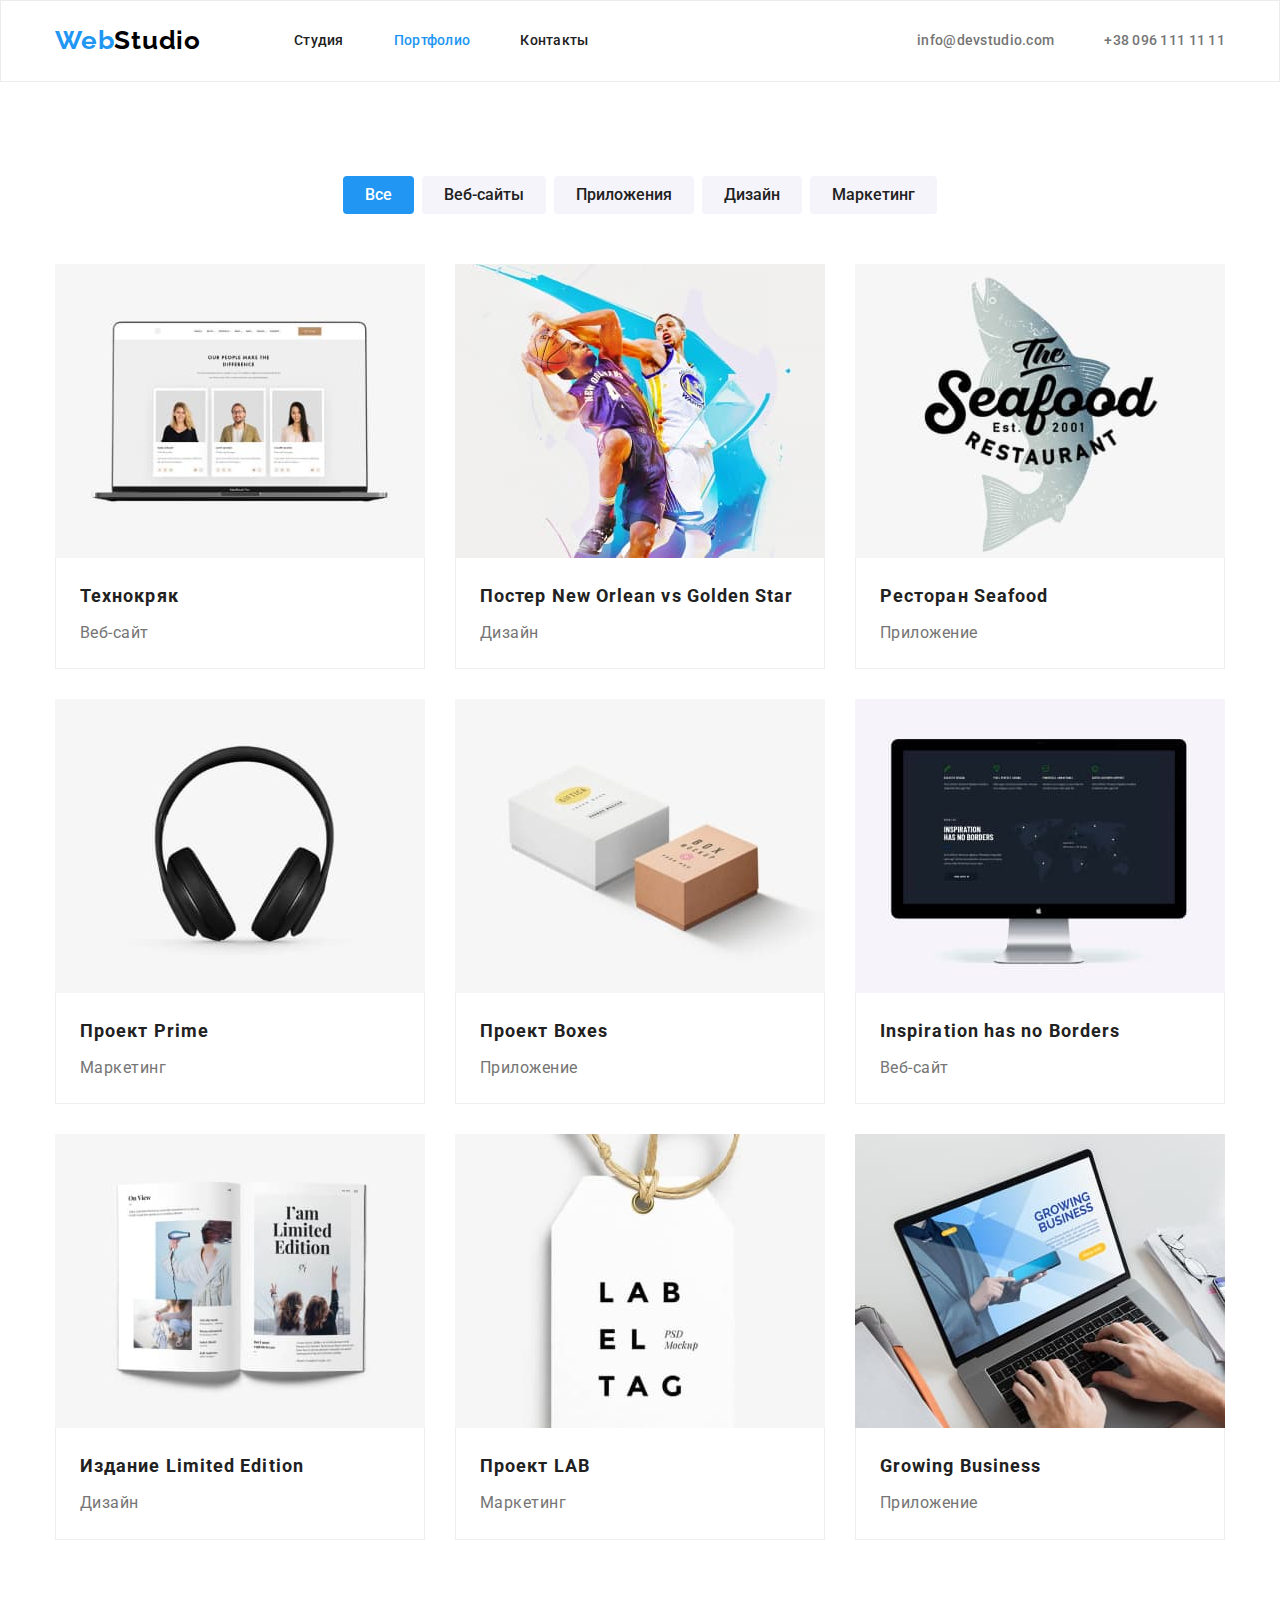
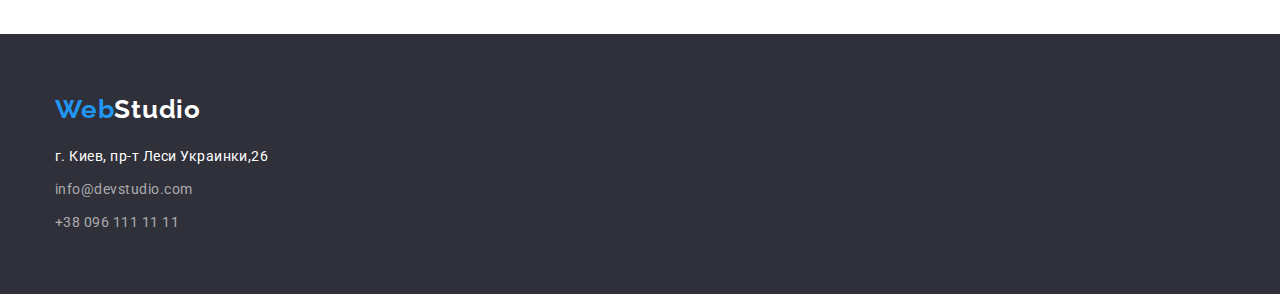
==== portfolio.html @ d5b8d324 "start" ====
<!DOCTYPE html>
<html lang="ru">
  <head>
    <meta charset="UTF-8" />
    <meta http-equiv="X-UA-Compatible" content="IE=edge" />
    <meta name="viewport" content="width=device-width, initial-scale=1.0" />
    <title>Портфолио</title>
    <link rel="preconnect" href="https://fonts.googleapis.com" />
    <link rel="preconnect" href="https://fonts.gstatic.com" crossorigin />
    <link
      href="https://fonts.googleapis.com/css2?family=Raleway:wght@700&family=Roboto:wght@400;500;700;900&display=swap"
      rel="stylesheet"
    />
    <link
      rel="stylesheet"
      href="https://cdnjs.cloudflare.com/ajax/libs/modern-normalize/1.1.0/modern-normalize.min.css"
    />
    <link rel="stylesheet" href="./css/styles.css" />
  </head>
  <body>
    <!-- Container Header -->

    <header class="header">
      <div class="header-page conteiner">
        <!-- Header Navigation -->
        <nav class="header-nav">
          <a lang="en" href="./index.html" class="logo-nav link">Web<span>Studio</span></a>
          <ul class="header-nav-list list">
            <li class="item"><a href="./index.html" class="link">Студия</a></li>
            <li class="item">
              <a href="./portfolio.html" class="link current">Портфолио</a>
            </li>
            <li class="item"><a href="" class="link">Контакты</a></li>
          </ul>
        </nav>
        <!-- Header Contects -->
        <ul class="header-contacts list">
          <li class="item">
            <a href="mailto:info@devstudio.com" class="header-contacts-mail link"
              >info@devstudio.com</a
            >
          </li>
          <li class="item">
            <a href="tel:+380961111111" class="header-contacts-tel link">+38 096 111 11 11</a>
          </li>
        </ul>
      </div>
    </header>

    <!-- Container Portfolio -->

    <main>
      <!-- section Portfolio -->

      <section class="works-content section">
        <div class="warks-page conteiner">
          <!-- Potrfolio navigation -->

          <ul class="works-nav list">
            <li class="works-nav-item">
              <button type="button" class="works-button current">Все</button>
            </li>

            <li class="works-nav-item">
              <button type="button" class="works-button">Веб-сайты</button>
            </li>

            <li class="works-nav-item">
              <button type="button" class="works-button">Приложения</button>
            </li>

            <li class="works-nav-item">
              <button type="button" class="works-button">Дизайн</button>
            </li>

            <li class="works-nav-item">
              <button type="button" class="works-button">Маркетинг</button>
            </li>
          </ul>

          <!-- Works -->

          <h1 class="works-titel">Работы</h1>
          <ul class="works-list list">
            <li class="works-item">
              <img
                src="./images/portfol-1.jpg"
                alt="ноутбук с вебсайтом"
                width="370"
                height="294"
              />
              <div class="works-card">
                <h2 class="works-caption">Технокряк</h2>
                <p class="works-text">Веб-сайт</p>
              </div>
            </li>

            <li class="works-item">
              <img src="./images/portfol-2.jpg" alt="баскетболисты" width="370" height="294" />
              <div class="works-card">
                <h2 class="works-caption">
                  Постер <span lang="en">New Orlean vs Golden Star</span>
                </h2>
                <p class="works-text">Дизайн</p>
              </div>
            </li>

            <li class="works-item">
              <img src="./images/portfol-3.jpg" alt="лого с рыбой" width="370" height="294" />
              <div class="works-card">
                <h2 class="works-caption">Ресторан <span lang="en">Seafood</span></h2>
                <p class="works-text">Приложение</p>
              </div>
            </li>

            <li class="works-item">
              <img src="./images/portfol-4.jpg" alt="наушники" width="370" height="294" />
              <div class="works-card">
                <h2 class="works-caption">Проект <span>Prime</span></h2>
                <p class="works-text">Маркетинг</p>
              </div>
            </li>

            <li class="works-item">
              <img src="./images/portfol-5.jpg" alt="две коробки" width="370" height="294" />
              <div class="works-card">
                <h2 class="works-caption">Проект <span lang="en">Boxes</span></h2>
                <p class="works-text">Приложение</p>
              </div>
            </li>

            <li class="works-item">
              <img src="./images/portfol-6.jpg" alt="монитор компьютера" width="370" height="294" />
              <div class="works-card">
                <h2 lang="en" class="works-caption">Inspiration has no Borders</h2>
                <p class="works-text">Веб-сайт</p>
              </div>
            </li>

            <li class="works-item">
              <img src="./images/portfol-7.jpg" alt="развернутая книга" width="370" height="294" />
              <div class="works-card">
                <h2 class="works-caption">Издание <span lang="en">Limited Edition</span></h2>
                <p class="works-text">Дизайн</p>
              </div>
            </li>

            <li class="works-item">
              <img src="./images/portfol-8.jpg" alt="бирка с лого" width="370" height="294" />
              <div class="works-card">
                <h2 class="works-caption">Проект <span lang="en">LAB</span></h2>
                <p class="works-text">Маркетинг</p>
              </div>
            </li>

            <li class="works-item">
              <img
                src="./images/portfol-9.jpg"
                alt="открытый ноутбук с руками"
                width="370"
                height="294"
              />
              <div class="works-card">
                <h2 lang="en" class="works-caption">Growing Business</h2>
                <p class="works-text">Приложение</p>
              </div>
            </li>
          </ul>
        </div>
      </section>
    </main>

    <!-- Container Information -->

    <footer>
      <div class="conteiner">
        <a lang="en" href="./index.html" class="logo-footer link">Web<span>Studio</span></a>
        <address>
          <ul class="address-list list">
            <li>
              <a href="https://goo.gl/maps/yYDRXDm1d8VH44QLA" target="_blank" class="map link"
                >г. Киев, пр-т Леси Украинки,26</a
              >
            </li>
            <li><a href="mailto:info@devstudio.com" class="mail link">info@devstudio.com</a></li>
            <li><a href="tel:+380961111111" class="tel link">+38 096 111 11 11</a></li>
          </ul>
        </address>
      </div>
    </footer>
  </body>
</html>
---- css/styles.css ----
/* основной цвет текста #757575 */
/* вторичный цвет текста #212121 */
/* дополнительный цвет белый #FFFFFF */
/* дополнительный цвет черный #000000 */
/* акцент #2196F3 */
/* вторичный цвет фона #2F303A */
/* вторичный цвет белого фона #F5F4FA */
:root {
  --primary-text-color: #757575;
  --secondary-text-color: #212121;
  --white-text-color: #ffffff;
  --black-text-color: #000000;
  --accent-color: #2196f3;
  --accent-color-secondary: #188ce8;
  --background-primary-color: #ffffff;
  --background-accent-color: #2f303a;
  --background-secondary-color: #f5f4fa;
  --address-color: rgba(255, 255, 255, 0.6);
  --border: 1px solid #ececec;
  --border-secondary: 1px solid #eeeeee;
  --box-shadow: 0px 1px 3px rgba(0, 0, 0, 0.12), 0px 1px 1px rgba(0, 0, 0, 0.14),
    0px 2px 1px rgba(0, 0, 0, 0.2);
}

body {
  background-color: var(--background-primary-color);
  color: var(--primary-text-color);

  font-family: 'Roboto', sans-serif;
  letter-spacing: 0.03em;
}
h1,
h2,
h3,
ul,
p {
  margin: 0;
}
img {
  display: block;
  max-width: 100%;
  height: auto;
}
.conteiner {
  width: 1200px;
  margin-left: auto;
  margin-right: auto;
  padding: 0 15px;

  /* outline: 2px solid tomato; */
}
.link {
  text-decoration: none;
}
.list {
  padding: 0;
  margin: 0;
  list-style: none;
}

/* LOGO */

.logo-nav,
.logo-footer {
  color: var(--accent-color);

  font-family: 'Raleway', sans-serif;
  font-weight: 700;
  font-size: 26px;
  line-height: 1.2;
  letter-spacing: 0.03em;
}
.logo-nav.link {
  padding: 24px 0;
}
.logo-nav span {
  color: var(--black-text-color);
}
.logo-footer {
  display: inline-block;
  margin-bottom: 20px;
}
.logo-footer span {
  color: var(--white-text-color);
}

/* Conteiner Header */

.header {
  border: var(--border);
  font-weight: 500;
  font-size: 14px;
  line-height: 1.14;
  letter-spacing: 0.02em;
}
.header-page {
  display: flex;
}
/* Header navigation */

.header-nav {
  display: flex;
  align-items: center;
}
.header-nav-list {
  display: flex;
  margin-left: 93px;
}
.header-nav-list .link {
  display: block;
  padding: 32px 0;
  color: var(--secondary-text-color);
}
.header-nav-list .link.current,
.header-nav-list .link:hover,
.header-nav-list .link:focus {
  color: var(--accent-color);
}
.header-nav-list > .item:not(:last-child) {
  margin-right: 50px;
}

/* Header Contects */

.header-contacts {
  display: flex;
  margin-left: auto;
}
.header-contacts .link {
  display: block;
  padding: 32px 0;
  color: var(--primary-text-color);
}
.header-contacts a:hover,
.header-contacts a:focus {
  color: var(--accent-color);
}
.header-contacts > .item + .item {
  margin-left: 50px;
}
/* Hero */

.hero {
  padding: 200px 0;
  background-color: var(--background-accent-color);
  text-align: center;
}
.hero-page {
  width: 696px;
}
.hero-title {
  margin-bottom: 30px;
  color: var(--white-text-color);

  font-weight: 900;
  font-size: 44px;
  line-height: 1.5;
  text-align: center;
  letter-spacing: 0.06em;
  text-transform: uppercase;
}

/* Sections */

.section {
  padding: 94px 0;

  /* outline: 2px solid green; */
}
.section-title {
  color: var(--secondary-text-color);

  font-weight: 700;
  font-size: 36px;
  line-height: 1.17;
  text-align: center;
}

/* Specifics */

.specifics-title {
  display: none;
}
.specifics-list {
  display: flex;
}
.specifics-item {
  max-width: 270px;
}
.specifics-item:not(:last-child) {
  margin-right: 30px;
}
.specifics-caption {
  color: var(--secondary-text-color);
  margin-bottom: 10px;

  font-weight: 700;
  font-size: 14px;
  line-height: 1.14;
  text-transform: uppercase;
}
.specifics-text {
  font-size: 14px;
  line-height: 1.7;
}

/* Features */

.features-content.section {
  padding-top: 0;
}
.features-list {
  display: flex;
}
.features-title {
  margin-bottom: 50px;
}
.features-item:not(:last-child) {
  margin-right: 30px;
}

/* Team */

.team-content {
  background-color: var(--background-secondary-color);
}
.team-title {
  margin-bottom: 50px;
}
.team-list {
  display: flex;
}
.team-item {
  max-width: 270px;
  border-radius: 0px 0px 4px 4px;
  background-color: var(--background-primary-color);
  box-shadow: var(--box-shadow);
}
.team-item:not(:last-child) {
  margin-right: 30px;
}
.team-card {
  padding: 30px;
}
.team-caption {
  color: var(--secondary-text-color);
  margin-bottom: 10px;

  font-weight: 500;
  font-size: 16px;
  line-height: 1.19;
  text-align: center;
}
.team-text {
  font-size: 16px;
  line-height: 1.19;
  text-align: center;
}

/* Footer */

footer {
  padding-top: 60px;
  padding-bottom: 60px;
  background-color: var(--background-accent-color);
}
.address-list {
  font-style: normal;
  font-size: 14px;
  line-height: 1.7;
}
.address-list > li:not(:last-child) {
  margin-bottom: 9px;
}
.address-list .map {
  color: var(--white-text-color);
}
.address-list .mail,
.address-list .tel {
  color: var(--address-color);
}
.address-list .map:hover,
.address-list .mail:hover,
.address-list .tel:hover,
.address-list .map:focus,
.address-list .mail:focus,
.address-list .tel:focus {
  color: var(--accent-color);
}

/* Portfolio navigation*/

.works-nav {
  margin-bottom: 50px;
  display: flex;
  justify-content: center;
}
.works-nav-item:not(:last-child) {
  margin-right: 8px;
}

/* Portfolio Works */

/* .warks-page {
  margin-bottom: -30px;
} */
.works-list {
  display: flex;
  flex-wrap: wrap;
  /* outline: 2px solid tomato; */
}
.works-titel {
  display: none;
}
.works-item {
  width: 370px;
  margin-right: 30px;
  margin-bottom: 30px;
}
.works-item:nth-child(3n) {
  margin-right: 0;
}
.works-item:nth-last-child(-n + 3) {
  margin-bottom: 0;
}
.works-card {
  border: var(--border-secondary);
  border-top: none;
  padding: 20px 24px;
}
.works-caption {
  color: var(--secondary-text-color);
  margin-bottom: 4px;

  font-weight: 700;
  font-size: 18px;
  line-height: 2;
  letter-spacing: 0.06em;
}
.works-text {
  font-size: 16px;
  line-height: 1.9;
}

/* Button */

.hero-button,
.works-button {
  display: inline-block;
  font-family: inherit;
  text-align: center;
  border: 0;
  border-radius: 4px;
}

.hero-button {
  background-color: var(--accent-color);
  color: var(--white-text-color);
  cursor: pointer;
  min-width: 200px;
  padding: 10px 32px;

  font-weight: 700;
  font-size: 16px;
  line-height: 1.9;
  letter-spacing: 0.06em;
}
.hero-button:hover,
.hero-button:focus {
  background-color: var(--accent-color-secondary);
  color: var(--white-text-color);
}
.works-button {
  background-color: var(--background-secondary-color);
  color: var(--secondary-text-color);
  cursor: pointer;
  padding: 6px 22px;

  font-weight: 500;
  font-size: 16px;
  line-height: 1.6;
}
.works-button.current,
.works-button:hover,
.works-button:focus {
  background-color: var(--accent-color);
  color: var(--white-text-color);
}
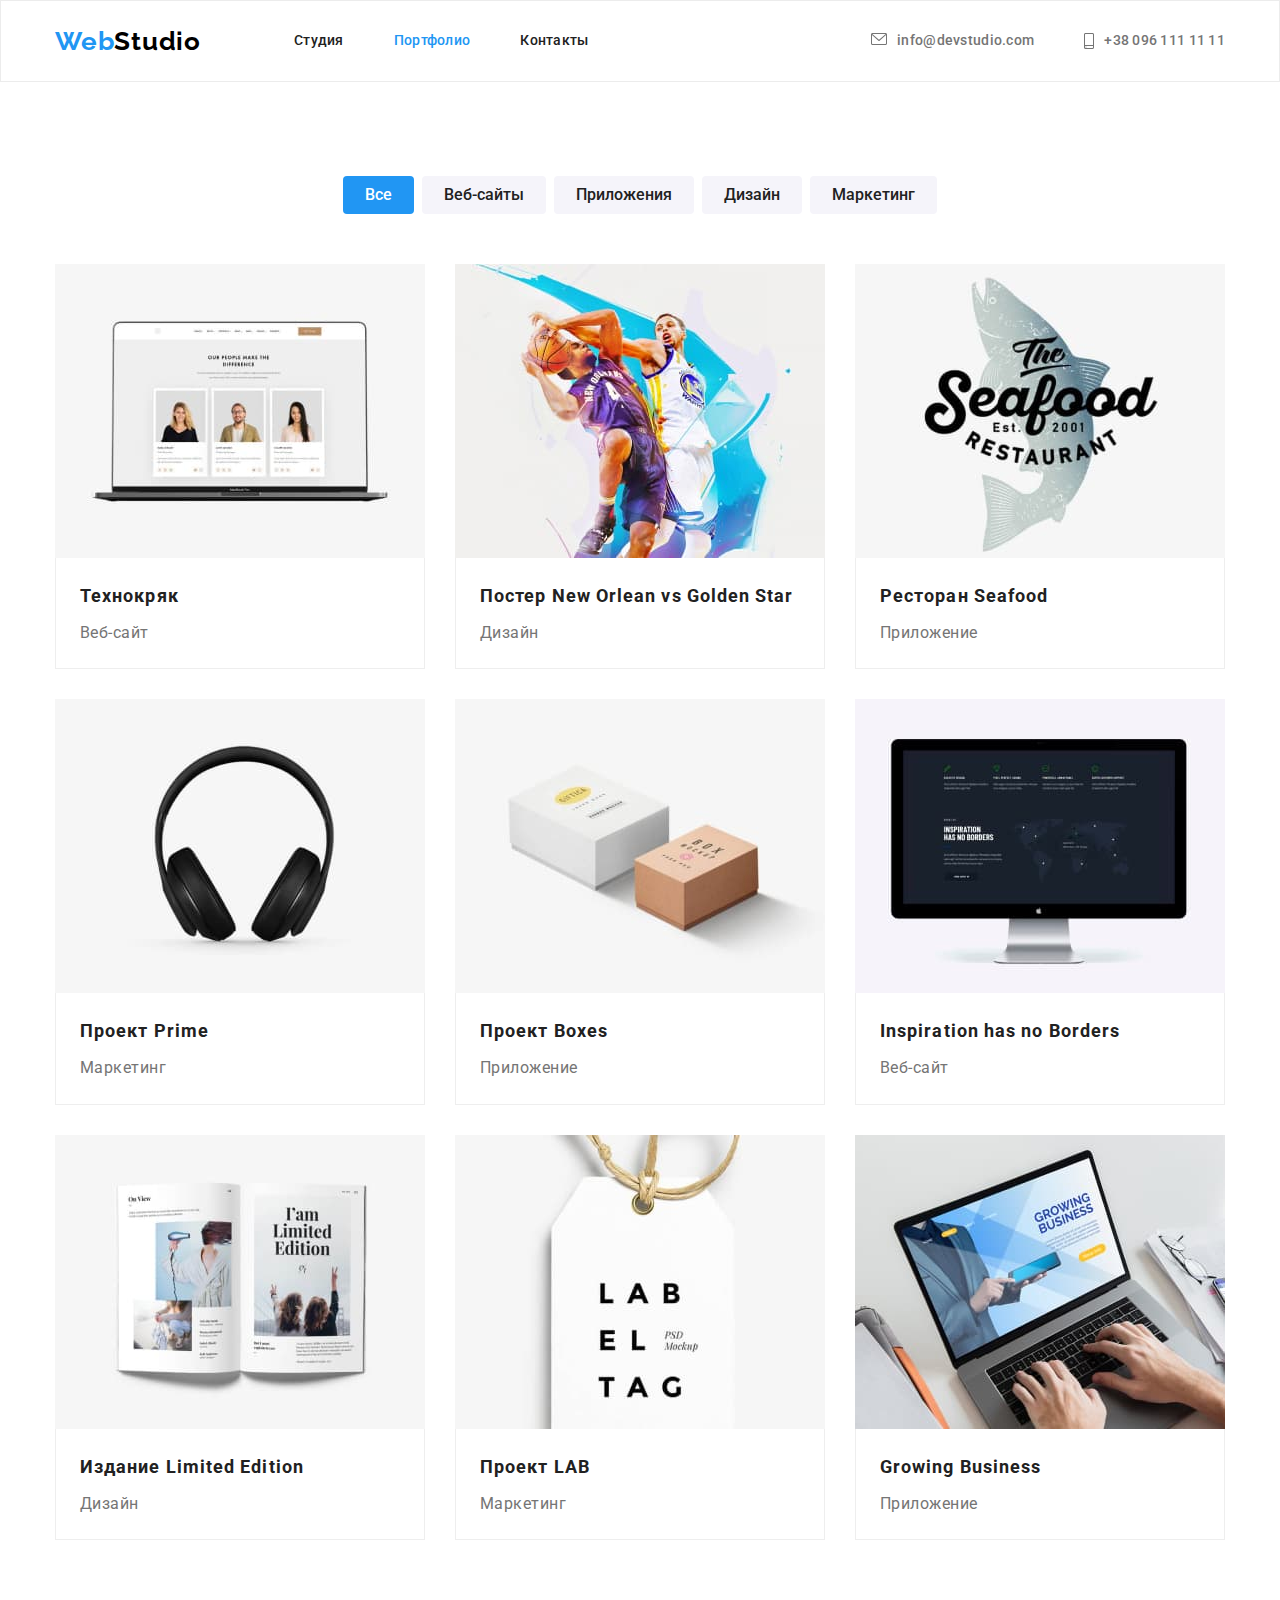
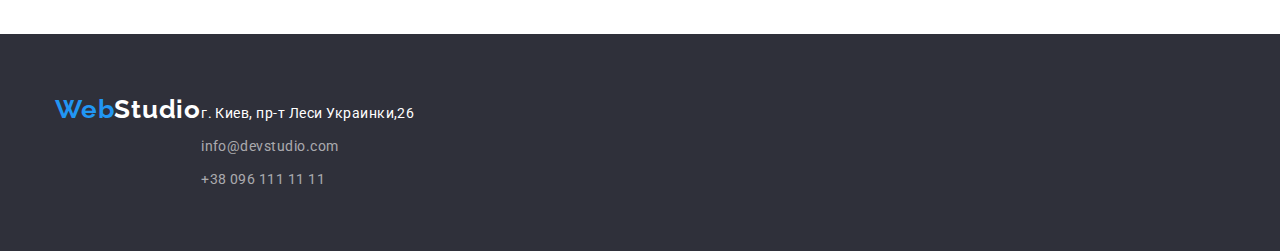
==== commit 076f9d4c: "прятанье заголовков" ====
--- a/portfolio.html
+++ b/portfolio.html
@@ -80,7 +80,7 @@
 
           <!-- Works -->
 
-          <h1 class="works-titel">Работы</h1>
+          <h1 class="works-titel visually-hidden">Работы</h1>
           <ul class="works-list list">
             <li class="works-item">
               <img
--- a/css/styles.css
+++ b/css/styles.css
@@ -15,9 +15,13 @@
   --background-primary-color: #ffffff;
   --background-accent-color: #2f303a;
   --background-secondary-color: #f5f4fa;
+  --background-img-color: #c4c4c4;
+  --background-link-color: rgba(255, 255, 255, 0.1);
+  --bg-linear-gradient: rgba(47, 48, 58, 0.4);
   --address-color: rgba(255, 255, 255, 0.6);
   --border: 1px solid #ececec;
   --border-secondary: 1px solid #eeeeee;
+  --border-icon: 1px solid #afb1b8;
   --box-shadow: 0px 1px 3px rgba(0, 0, 0, 0.12), 0px 1px 1px rgba(0, 0, 0, 0.14),
     0px 2px 1px rgba(0, 0, 0, 0.2);
 }
@@ -46,8 +50,6 @@
   margin-left: auto;
   margin-right: auto;
   padding: 0 15px;
-
-  /* outline: 2px solid tomato; */
 }
 .link {
   text-decoration: none;
@@ -57,7 +59,16 @@
   margin: 0;
   list-style: none;
 }
-
+.visually-hidden {
+  position: absolute;
+  width: 1px;
+  height: 1px;
+  margin: -1px;
+  border: 0;
+  padding: 0;
+  clip: rect(0 0 0 0);
+  overflow: hidden;
+}
 /* LOGO */
 
 .logo-nav,
@@ -138,11 +149,38 @@
 .header-contacts > .item + .item {
   margin-left: 50px;
 }
+.header-contacts-mail::before {
+  display: inline-block;
+  content: '';
+  margin-right: 10px;
+  width: 16px;
+  height: 16px;
+  background-image: url(../images/mail-convert.svg);
+  background-repeat: no-repeat;
+  background-size: contain;
+  vertical-align: middle;
+}
+.header-contacts-tel::before {
+  display: inline-block;
+  content: '';
+  margin-right: 10px;
+  width: 10px;
+  height: 16px;
+  background-image: url(../images/smartphone.svg);
+  vertical-align: middle;
+}
+
 /* Hero */
 
 .hero {
+  max-width: 1600px;
+  height: 600px;
+  margin-left: auto;
+  margin-right: auto;
   padding: 200px 0;
-  background-color: var(--background-accent-color);
+  background-color: var(--background-img-color);
+  background-image: linear-gradient(to right, var(--bg-linear-gradient), var(--bg-linear-gradient)),
+    url(../images/bg-img.jpg);
   text-align: center;
 }
 .hero-page {
@@ -164,8 +202,6 @@
 
 .section {
   padding: 94px 0;
-
-  /* outline: 2px solid green; */
 }
 .section-title {
   color: var(--secondary-text-color);
@@ -178,9 +214,6 @@
 
 /* Specifics */
 
-.specifics-title {
-  display: none;
-}
 .specifics-list {
   display: flex;
 }
@@ -189,6 +222,29 @@
 }
 .specifics-item:not(:last-child) {
   margin-right: 30px;
+}
+.specifics-item::before {
+  display: block;
+  content: '';
+  height: 120px;
+  margin-bottom: 30px;
+  background-color: var(--background-secondary-color);
+  border-radius: 4px;
+
+  background-repeat: no-repeat;
+  background-position: center;
+}
+.specifics-item:nth-child(1)::before {
+  background-image: url(../images/antenna-1.svg);
+}
+.specifics-item:nth-child(2)::before {
+  background-image: url(../images/clock.svg);
+}
+.specifics-item:nth-child(3)::before {
+  background-image: url(../images/diagram.svg);
+}
+.specifics-item:nth-child(4)::before {
+  background-image: url(../images/astronaut.svg);
 }
 .specifics-caption {
   color: var(--secondary-text-color);
@@ -257,12 +313,44 @@
   text-align: center;
 }
 
+/* Clients */
+
+.clients-title {
+  margin-bottom: 50px;
+}
+.clients-list {
+  display: flex;
+}
+.clients-item {
+  max-width: 170px;
+  border: var(--border-icon);
+  border-radius: 4px;
+  padding: 22px 64px;
+}
+.clients-item:not(:last-child) {
+  margin-right: 30px;
+}
+.clients-item > span {
+  display: inline-block;
+  width: 41px;
+  height: 47px;
+}
+
 /* Footer */
 
 footer {
   padding-top: 60px;
   padding-bottom: 60px;
   background-color: var(--background-accent-color);
+}
+footer > .conteiner {
+  display: flex;
+  align-items: baseline;
+}
+/* Footer address */
+
+.address-content {
+  margin-right: 70px;
 }
 .address-list {
   font-style: normal;
@@ -288,6 +376,31 @@
   color: var(--accent-color);
 }
 
+/* Footer links */
+
+.footer-links-caption {
+  display: inline-block;
+  margin-bottom: 20px;
+  color: var(--white-text-color);
+
+  font-weight: 700;
+  font-size: 14px;
+  line-height: 1.14;
+  text-transform: uppercase;
+}
+.footer-links-list {
+  display: flex;
+  width: 206px;
+}
+.footer-links-item {
+  width: 44px;
+  height: 44px;
+  background-color: var(--background-link-color);
+  border-radius: 50%;
+}
+.footer-links-item:not(:last-child) {
+  margin-right: 10px;
+}
 /* Portfolio navigation*/
 
 .works-nav {
@@ -309,9 +422,6 @@
   flex-wrap: wrap;
   /* outline: 2px solid tomato; */
 }
-.works-titel {
-  display: none;
-}
 .works-item {
   width: 370px;
   margin-right: 30px;
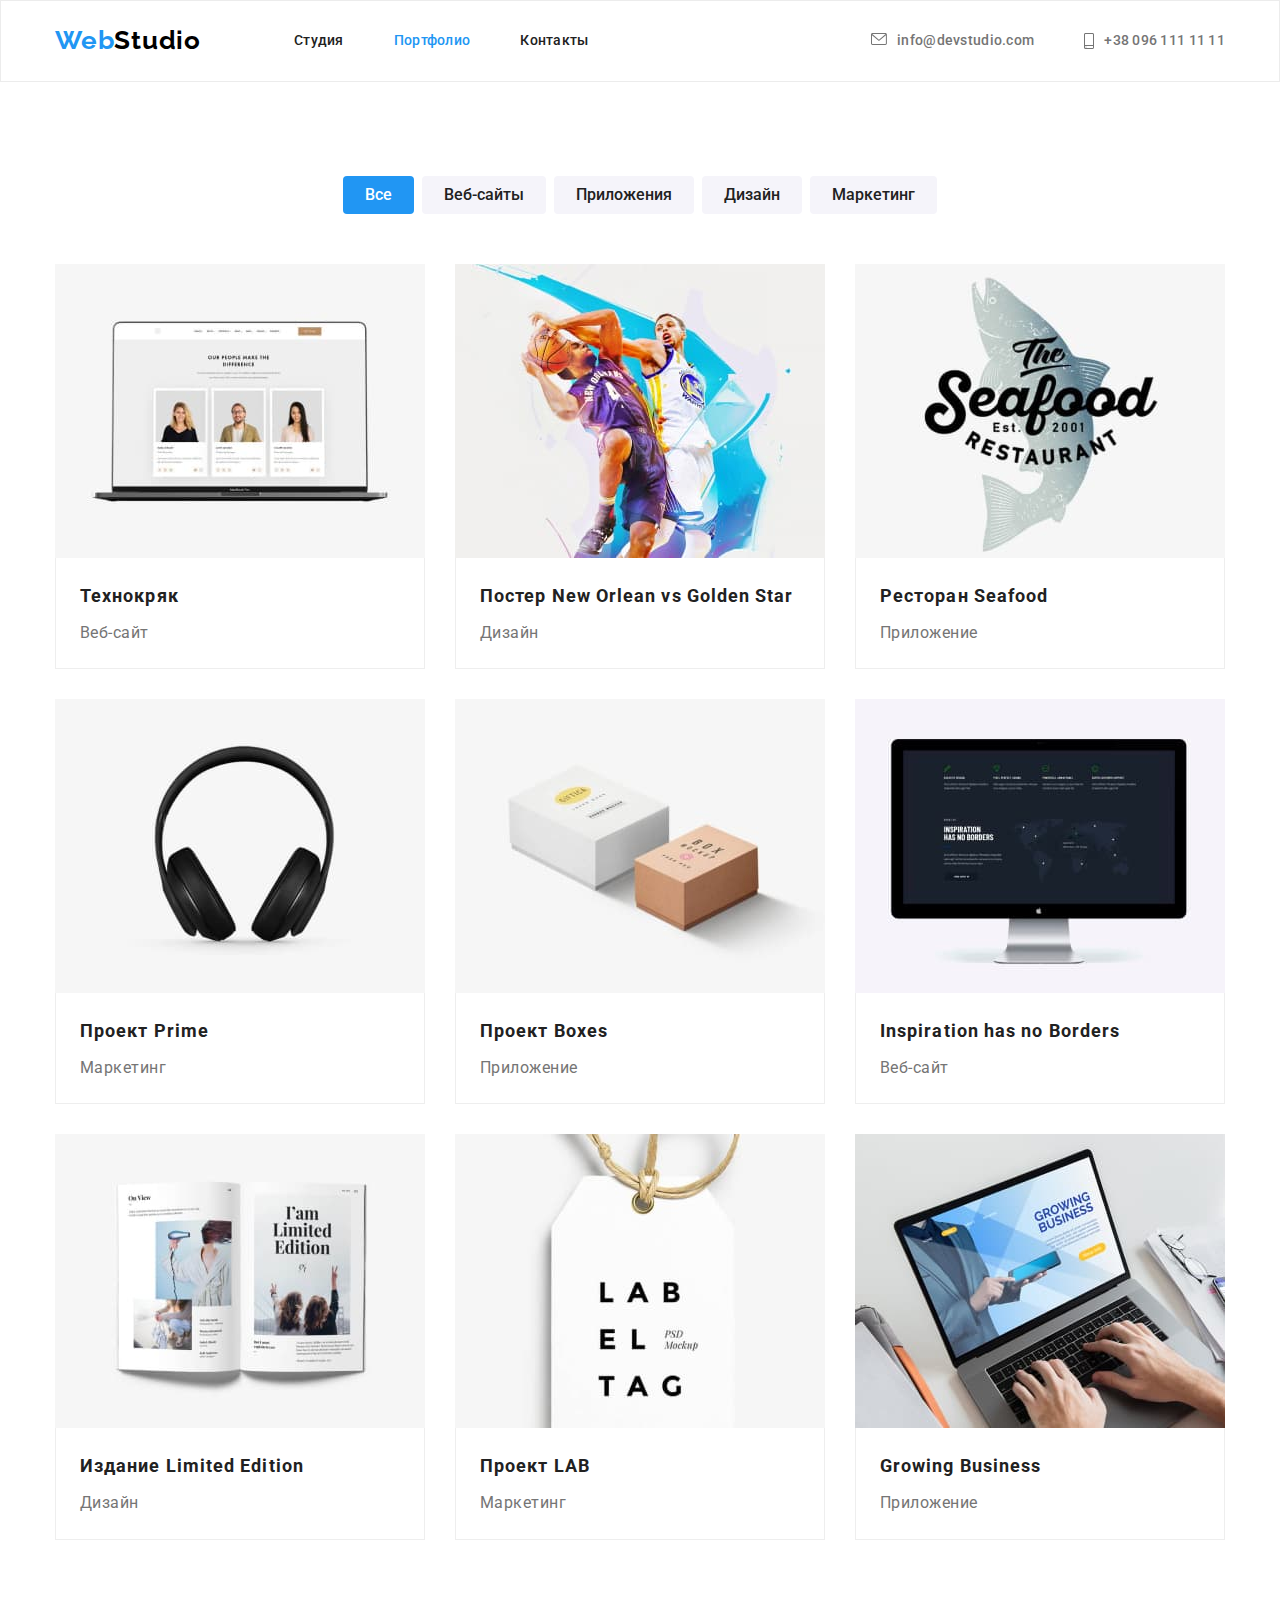
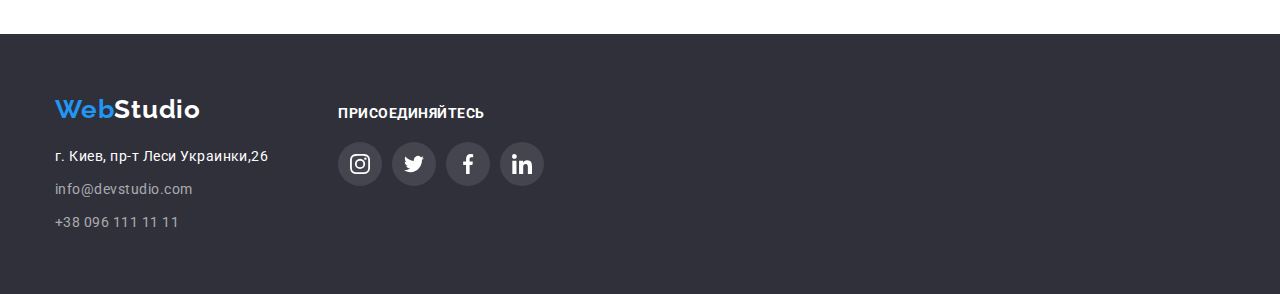
==== commit 920508c1: "поправка Header Contects і Footer для Портфоліо" ====
--- a/portfolio.html
+++ b/portfolio.html
@@ -33,15 +33,25 @@
             <li class="item"><a href="" class="link">Контакты</a></li>
           </ul>
         </nav>
+
         <!-- Header Contects -->
+
         <ul class="header-contacts list">
           <li class="item">
-            <a href="mailto:info@devstudio.com" class="header-contacts-mail link"
-              >info@devstudio.com</a
-            >
+            <a class="link" href="mailto:info@devstudio.com">
+              <svg class="icon" width="16" height="12">
+                <use href="./images/symbol-defs.svg#envelope"></use>
+              </svg>
+              info@devstudio.com
+            </a>
           </li>
           <li class="item">
-            <a href="tel:+380961111111" class="header-contacts-tel link">+38 096 111 11 11</a>
+            <a class="link" href="tel:+380961111111">
+              <svg class="icon" width="10" height="16">
+                <use href="./images/symbol-defs.svg#smartphone"></use>
+              </svg>
+              +38 096 111 11 11
+            </a>
           </li>
         </ul>
       </div>
@@ -174,18 +184,61 @@
 
     <footer>
       <div class="conteiner">
-        <a lang="en" href="./index.html" class="logo-footer link">Web<span>Studio</span></a>
-        <address>
-          <ul class="address-list list">
-            <li>
-              <a href="https://goo.gl/maps/yYDRXDm1d8VH44QLA" target="_blank" class="map link"
-                >г. Киев, пр-т Леси Украинки,26</a
-              >
-            </li>
-            <li><a href="mailto:info@devstudio.com" class="mail link">info@devstudio.com</a></li>
-            <li><a href="tel:+380961111111" class="tel link">+38 096 111 11 11</a></li>
-          </ul>
-        </address>
+        <!-- Address -->
+
+        <div class="address-content">
+          <a lang="en" href="./index.html" class="logo-footer link">Web<span>Studio</span></a>
+          <address>
+            <ul class="address-list list">
+              <li>
+                <a href="https://goo.gl/maps/yYDRXDm1d8VH44QLA" target="_blank" class="map link"
+                  >г. Киев, пр-т Леси Украинки,26</a
+                >
+              </li>
+              <li><a href="mailto:info@devstudio.com" class="mail link">info@devstudio.com</a></li>
+              <li><a href="tel:+380961111111" class="tel link">+38 096 111 11 11</a></li>
+            </ul>
+          </address>
+        </div>
+
+        <!-- Footer Links -->
+
+        <div class="footer-links-content">
+          <b class="footer-links-caption">присоединяйтесь</b>
+          <ul class="footer-links-list list">
+            <li class="footer-links-item">
+              <a class="footer-links-icon" href="" aria-label="instagram">
+                <svg class="icon">
+                  <use href="./images/symbol-defs.svg#instagram"></use>
+                </svg>
+              </a>
+            </li>
+
+            <li class="footer-links-item">
+              <a class="footer-links-icon" href="" aria-label="twitter">
+                <svg class="icon">
+                  <use href="./images/symbol-defs.svg#twitter"></use>
+                </svg>
+              </a>
+            </li>
+
+            <li class="footer-links-item">
+              <a class="footer-links-icon" href="" aria-label="facebook">
+                <svg class="icon">
+                  <use href="./images/symbol-defs.svg#facebook"></use>
+                </svg>
+              </a>
+            </li>
+
+            <li class="footer-links-item">
+              <a class="footer-links-icon" href="" aria-label="linkedin">
+                <svg class="icon">
+                  <use href="./images/symbol-defs.svg#linkedin"></use>
+                </svg>
+              </a>
+            </li>
+          </ul>
+        </div>
       </div>
     </footer>
   </body>
--- a/css/styles.css
+++ b/css/styles.css
@@ -21,7 +21,9 @@
   --address-color: rgba(255, 255, 255, 0.6);
   --border: 1px solid #ececec;
   --border-secondary: 1px solid #eeeeee;
+  --icon-color: #afb1b8;
   --border-icon: 1px solid #afb1b8;
+  --border-icon-accent: 1px solid #2196f3;
   --box-shadow: 0px 1px 3px rgba(0, 0, 0, 0.12), 0px 1px 1px rgba(0, 0, 0, 0.14),
     0px 2px 1px rgba(0, 0, 0, 0.2);
 }
@@ -137,19 +139,29 @@
   display: flex;
   margin-left: auto;
 }
+.header-contacts > .item + .item {
+  margin-left: 50px;
+}
 .header-contacts .link {
-  display: block;
+  display: flex;
   padding: 32px 0;
   color: var(--primary-text-color);
 }
-.header-contacts a:hover,
-.header-contacts a:focus {
+.header-contacts .link:hover,
+.header-contacts .link:focus {
   color: var(--accent-color);
 }
-.header-contacts > .item + .item {
-  margin-left: 50px;
-}
-.header-contacts-mail::before {
+.header-contacts .link > .icon {
+  display: inline-block;
+  margin-right: 10px;
+  fill: var(--primary-text-color);
+}
+.header-contacts .link:hover .icon,
+.header-contacts .link:focus .icon {
+  fill: var(--accent-color);
+}
+
+/* .header-contacts-mail::before {
   display: inline-block;
   content: '';
   margin-right: 10px;
@@ -168,7 +180,7 @@
   height: 16px;
   background-image: url(../images/smartphone.svg);
   vertical-align: middle;
-}
+} */
 
 /* Hero */
 
@@ -223,7 +235,20 @@
 .specifics-item:not(:last-child) {
   margin-right: 30px;
 }
-.specifics-item::before {
+.specifics-icon {
+  display: flex;
+  height: 120px;
+  margin-bottom: 30px;
+  background-color: var(--background-secondary-color);
+  border-radius: 4px;
+  justify-content: center;
+  align-items: center;
+}
+.specifics-icon .icon {
+  width: 70px;
+  height: 70px;
+}
+/* .specifics-item::before {
   display: block;
   content: '';
   height: 120px;
@@ -245,7 +270,7 @@
 }
 .specifics-item:nth-child(4)::before {
   background-image: url(../images/astronaut.svg);
-}
+} */
 .specifics-caption {
   color: var(--secondary-text-color);
   margin-bottom: 10px;
@@ -311,6 +336,35 @@
   font-size: 16px;
   line-height: 1.19;
   text-align: center;
+  margin-bottom: 16px;
+}
+.team-links-list {
+  display: flex;
+  width: 206px;
+}
+.team-links-item:not(:last-child) {
+  margin-right: 10px;
+}
+.team-links-icon {
+  display: flex;
+  justify-content: center;
+  align-items: center;
+  width: 44px;
+  height: 44px;
+  border-radius: 50%;
+}
+.team-links-icon:hover,
+.team-links-icon:focus {
+  background-color: var(--accent-color);
+}
+.team-links-icon > .icon {
+  width: 20px;
+  height: 20px;
+  fill: var(--icon-color);
+}
+.team-links-icon:hover .icon,
+.team-links-icon:focus .icon {
+  fill: var(--background-primary-color);
 }
 
 /* Clients */
@@ -321,19 +375,32 @@
 .clients-list {
   display: flex;
 }
-.clients-item {
-  max-width: 170px;
+.clients-item:not(:last-child) {
+  margin-right: 30px;
+}
+.clients-links:hover,
+.clients-links:focus {
+  color: var(--accent-color);
+}
+.clients-links {
+  display: flex;
+  justify-content: center;
+  align-items: center;
+  width: 170px;
+  height: 92px;
   border: var(--border-icon);
   border-radius: 4px;
-  padding: 22px 64px;
-}
-.clients-item:not(:last-child) {
-  margin-right: 30px;
-}
-.clients-item > span {
-  display: inline-block;
-  width: 41px;
-  height: 47px;
+}
+.clients-links:hover,
+.clients-links:focus {
+  border: var(--border-icon-accent);
+}
+.clients-links > .icon {
+  fill: var(--icon-color);
+}
+.clients-links:hover .icon,
+.clients-links:focus .icon {
+  fill: var(--accent-color);
 }
 
 /* Footer */
@@ -392,15 +459,29 @@
   display: flex;
   width: 206px;
 }
-.footer-links-item {
+.footer-links-item:not(:last-child) {
+  margin-right: 10px;
+}
+.footer-links-icon {
+  display: flex;
+  justify-content: center;
+  align-items: center;
   width: 44px;
   height: 44px;
   background-color: var(--background-link-color);
   border-radius: 50%;
 }
-.footer-links-item:not(:last-child) {
-  margin-right: 10px;
-}
+
+.footer-links-icon:hover,
+.footer-links-icon:focus {
+  background-color: var(--accent-color);
+}
+.footer-links-icon > .icon {
+  width: 20px;
+  height: 20px;
+  fill: var(--background-primary-color);
+}
+
 /* Portfolio navigation*/
 
 .works-nav {
@@ -414,13 +495,9 @@
 
 /* Portfolio Works */
 
-/* .warks-page {
-  margin-bottom: -30px;
-} */
 .works-list {
   display: flex;
   flex-wrap: wrap;
-  /* outline: 2px solid tomato; */
 }
 .works-item {
   width: 370px;
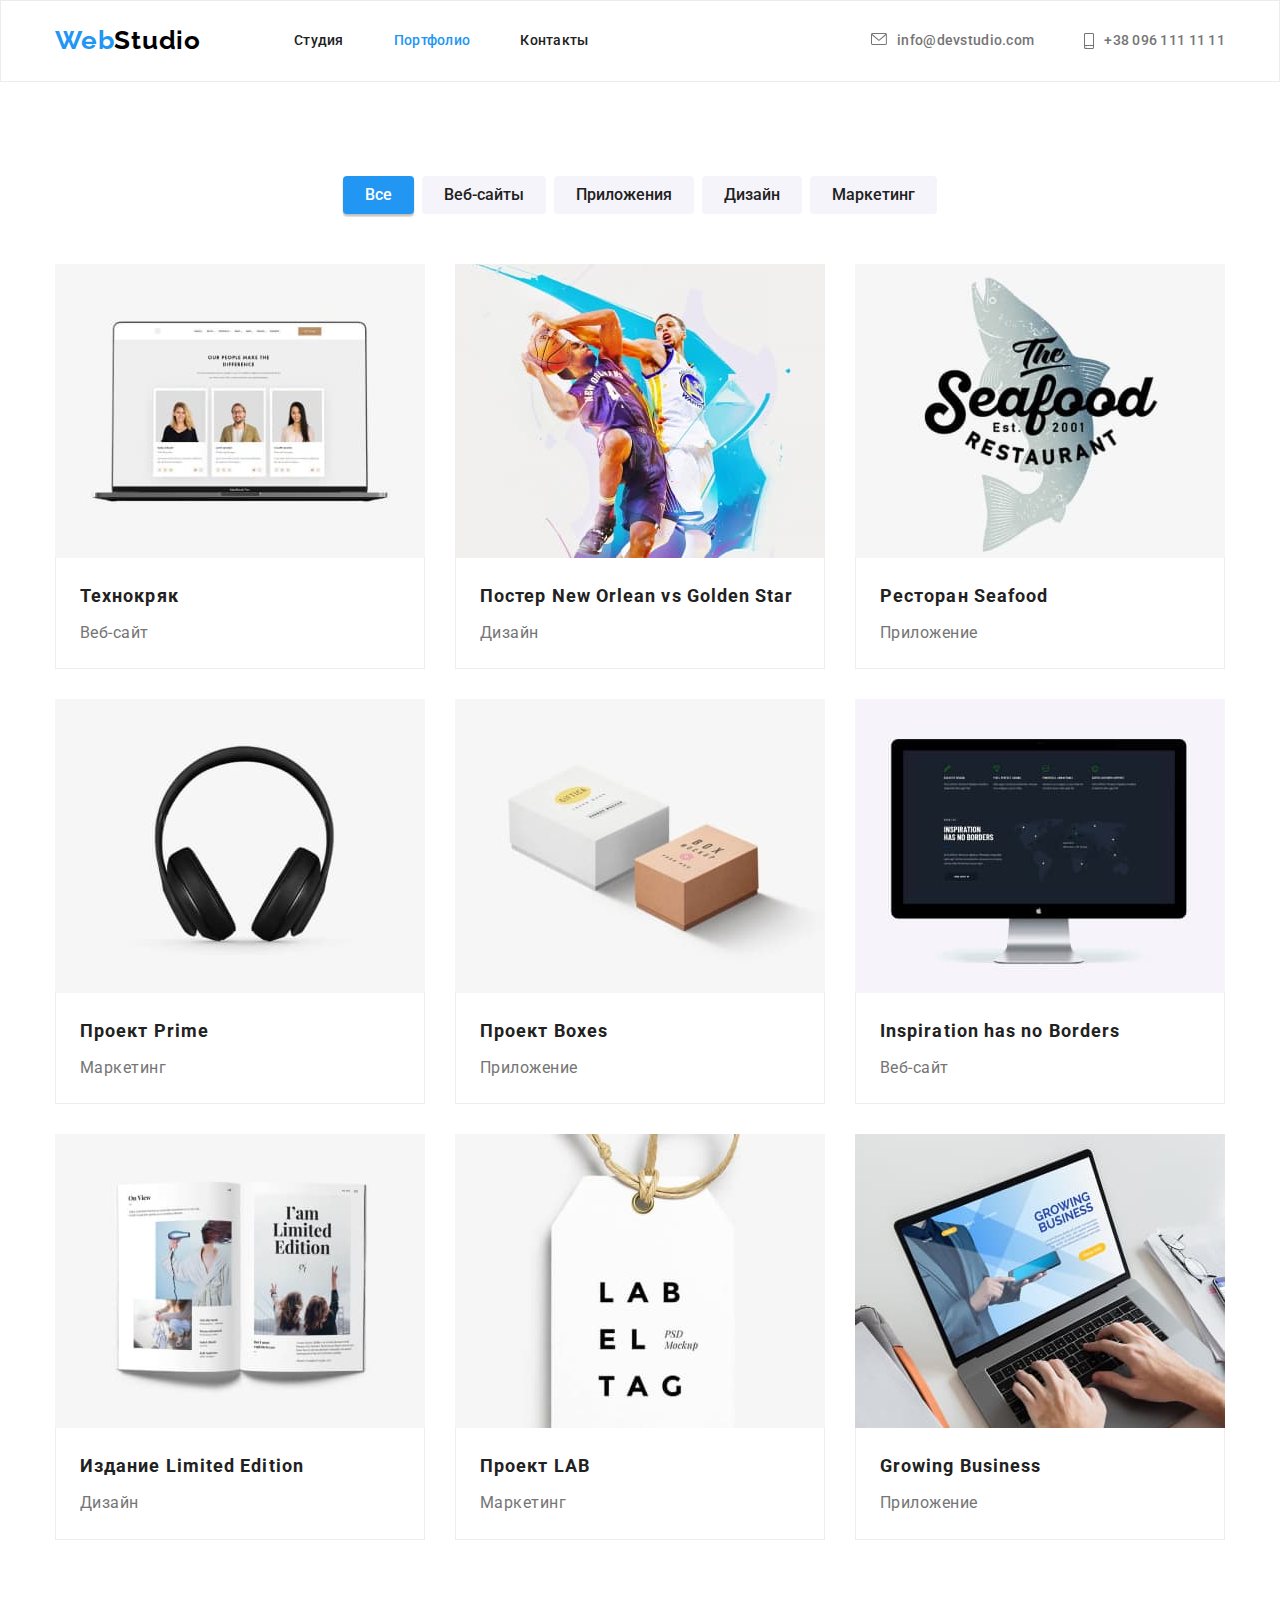
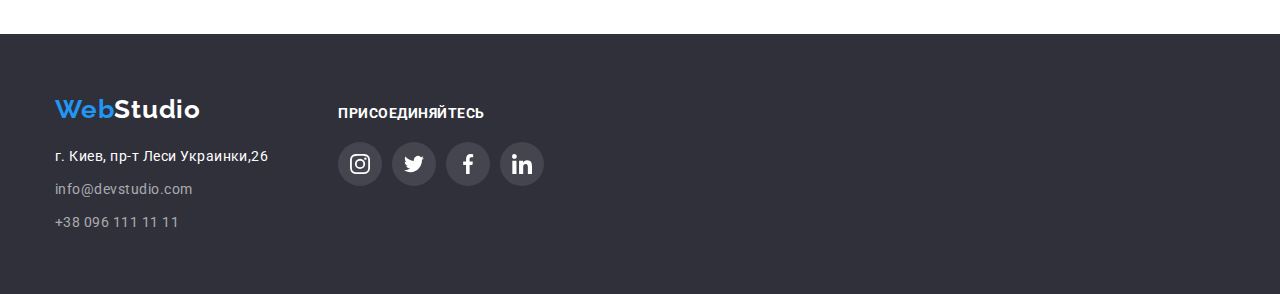
==== commit 45616ca0: "создание теней для карточек и кнопок" ====
--- a/portfolio.html
+++ b/portfolio.html
@@ -40,7 +40,7 @@
           <li class="item">
             <a class="link" href="mailto:info@devstudio.com">
               <svg class="icon" width="16" height="12">
-                <use href="./images/symbol-defs.svg#envelope"></use>
+                <use href="./images/icons.svg#envelope"></use>
               </svg>
               info@devstudio.com
             </a>
@@ -48,7 +48,7 @@
           <li class="item">
             <a class="link" href="tel:+380961111111">
               <svg class="icon" width="10" height="16">
-                <use href="./images/symbol-defs.svg#smartphone"></use>
+                <use href="./images/icons.svg#smartphone"></use>
               </svg>
               +38 096 111 11 11
             </a>
@@ -93,87 +93,115 @@
           <h1 class="works-titel visually-hidden">Работы</h1>
           <ul class="works-list list">
             <li class="works-item">
-              <img
-                src="./images/portfol-1.jpg"
-                alt="ноутбук с вебсайтом"
-                width="370"
-                height="294"
-              />
-              <div class="works-card">
-                <h2 class="works-caption">Технокряк</h2>
-                <p class="works-text">Веб-сайт</p>
-              </div>
-            </li>
-
-            <li class="works-item">
-              <img src="./images/portfol-2.jpg" alt="баскетболисты" width="370" height="294" />
-              <div class="works-card">
-                <h2 class="works-caption">
-                  Постер <span lang="en">New Orlean vs Golden Star</span>
-                </h2>
-                <p class="works-text">Дизайн</p>
-              </div>
-            </li>
-
-            <li class="works-item">
-              <img src="./images/portfol-3.jpg" alt="лого с рыбой" width="370" height="294" />
-              <div class="works-card">
-                <h2 class="works-caption">Ресторан <span lang="en">Seafood</span></h2>
-                <p class="works-text">Приложение</p>
-              </div>
-            </li>
-
-            <li class="works-item">
-              <img src="./images/portfol-4.jpg" alt="наушники" width="370" height="294" />
-              <div class="works-card">
-                <h2 class="works-caption">Проект <span>Prime</span></h2>
-                <p class="works-text">Маркетинг</p>
-              </div>
-            </li>
-
-            <li class="works-item">
-              <img src="./images/portfol-5.jpg" alt="две коробки" width="370" height="294" />
-              <div class="works-card">
-                <h2 class="works-caption">Проект <span lang="en">Boxes</span></h2>
-                <p class="works-text">Приложение</p>
-              </div>
-            </li>
-
-            <li class="works-item">
-              <img src="./images/portfol-6.jpg" alt="монитор компьютера" width="370" height="294" />
-              <div class="works-card">
-                <h2 lang="en" class="works-caption">Inspiration has no Borders</h2>
-                <p class="works-text">Веб-сайт</p>
-              </div>
-            </li>
-
-            <li class="works-item">
-              <img src="./images/portfol-7.jpg" alt="развернутая книга" width="370" height="294" />
-              <div class="works-card">
-                <h2 class="works-caption">Издание <span lang="en">Limited Edition</span></h2>
-                <p class="works-text">Дизайн</p>
-              </div>
-            </li>
-
-            <li class="works-item">
-              <img src="./images/portfol-8.jpg" alt="бирка с лого" width="370" height="294" />
-              <div class="works-card">
-                <h2 class="works-caption">Проект <span lang="en">LAB</span></h2>
-                <p class="works-text">Маркетинг</p>
-              </div>
-            </li>
-
-            <li class="works-item">
-              <img
-                src="./images/portfol-9.jpg"
-                alt="открытый ноутбук с руками"
-                width="370"
-                height="294"
-              />
-              <div class="works-card">
-                <h2 lang="en" class="works-caption">Growing Business</h2>
-                <p class="works-text">Приложение</p>
-              </div>
+              <a class="works-item-link link" href="">
+                <img
+                  src="./images/portfol-1.jpg"
+                  alt="ноутбук с вебсайтом"
+                  width="370"
+                  height="294"
+                />
+                <div class="works-card">
+                  <h2 class="works-caption">Технокряк</h2>
+                  <p class="works-text">Веб-сайт</p>
+                </div>
+              </a>
+            </li>
+
+            <li class="works-item">
+              <a class="works-item-link link" href="">
+                <img src="./images/portfol-2.jpg" alt="баскетболисты" width="370" height="294" />
+                <div class="works-card">
+                  <h2 class="works-caption">
+                    Постер <span lang="en">New Orlean vs Golden Star</span>
+                  </h2>
+                  <p class="works-text">Дизайн</p>
+                </div>
+              </a>
+            </li>
+
+            <li class="works-item">
+              <a class="works-item-link link" href="">
+                <img src="./images/portfol-3.jpg" alt="лого с рыбой" width="370" height="294" />
+                <div class="works-card">
+                  <h2 class="works-caption">Ресторан <span lang="en">Seafood</span></h2>
+                  <p class="works-text">Приложение</p>
+                </div>
+              </a>
+            </li>
+
+            <li class="works-item">
+              <a class="works-item-link link" href="">
+                <img src="./images/portfol-4.jpg" alt="наушники" width="370" height="294" />
+                <div class="works-card">
+                  <h2 class="works-caption">Проект <span>Prime</span></h2>
+                  <p class="works-text">Маркетинг</p>
+                </div>
+              </a>
+            </li>
+
+            <li class="works-item">
+              <a class="works-item-link link" href="">
+                <img src="./images/portfol-5.jpg" alt="две коробки" width="370" height="294" />
+                <div class="works-card">
+                  <h2 class="works-caption">Проект <span lang="en">Boxes</span></h2>
+                  <p class="works-text">Приложение</p>
+                </div>
+              </a>
+            </li>
+
+            <li class="works-item">
+              <a class="works-item-link link" href="">
+                <img
+                  src="./images/portfol-6.jpg"
+                  alt="монитор компьютера"
+                  width="370"
+                  height="294"
+                />
+                <div class="works-card">
+                  <h2 lang="en" class="works-caption">Inspiration has no Borders</h2>
+                  <p class="works-text">Веб-сайт</p>
+                </div>
+              </a>
+            </li>
+
+            <li class="works-item">
+              <a class="works-item-link link" href="">
+                <img
+                  src="./images/portfol-7.jpg"
+                  alt="развернутая книга"
+                  width="370"
+                  height="294"
+                />
+                <div class="works-card">
+                  <h2 class="works-caption">Издание <span lang="en">Limited Edition</span></h2>
+                  <p class="works-text">Дизайн</p>
+                </div>
+              </a>
+            </li>
+
+            <li class="works-item">
+              <a class="works-item-link link" href="">
+                <img src="./images/portfol-8.jpg" alt="бирка с лого" width="370" height="294" />
+                <div class="works-card">
+                  <h2 class="works-caption">Проект <span lang="en">LAB</span></h2>
+                  <p class="works-text">Маркетинг</p>
+                </div>
+              </a>
+            </li>
+
+            <li class="works-item">
+              <a class="works-item-link link" href="">
+                <img
+                  src="./images/portfol-9.jpg"
+                  alt="открытый ноутбук с руками"
+                  width="370"
+                  height="294"
+                />
+                <div class="works-card">
+                  <h2 lang="en" class="works-caption">Growing Business</h2>
+                  <p class="works-text">Приложение</p>
+                </div>
+              </a>
             </li>
           </ul>
         </div>
@@ -209,7 +237,7 @@
             <li class="footer-links-item">
               <a class="footer-links-icon" href="" aria-label="instagram">
                 <svg class="icon">
-                  <use href="./images/symbol-defs.svg#instagram"></use>
+                  <use href="./images/icons.svg#instagram"></use>
                 </svg>
               </a>
             </li>
@@ -217,7 +245,7 @@
             <li class="footer-links-item">
               <a class="footer-links-icon" href="" aria-label="twitter">
                 <svg class="icon">
-                  <use href="./images/symbol-defs.svg#twitter"></use>
+                  <use href="./images/icons.svg#twitter"></use>
                 </svg>
               </a>
             </li>
@@ -225,7 +253,7 @@
             <li class="footer-links-item">
               <a class="footer-links-icon" href="" aria-label="facebook">
                 <svg class="icon">
-                  <use href="./images/symbol-defs.svg#facebook"></use>
+                  <use href="./images/icons.svg#facebook"></use>
                 </svg>
               </a>
             </li>
@@ -233,7 +261,7 @@
             <li class="footer-links-item">
               <a class="footer-links-icon" href="" aria-label="linkedin">
                 <svg class="icon">
-                  <use href="./images/symbol-defs.svg#linkedin"></use>
+                  <use href="./images/icons.svg#linkedin"></use>
                 </svg>
               </a>
             </li>
--- a/css/styles.css
+++ b/css/styles.css
@@ -26,6 +26,10 @@
   --border-icon-accent: 1px solid #2196f3;
   --box-shadow: 0px 1px 3px rgba(0, 0, 0, 0.12), 0px 1px 1px rgba(0, 0, 0, 0.14),
     0px 2px 1px rgba(0, 0, 0, 0.2);
+  --box-shadow-works: 0px 4px 4px rgba(0, 0, 0, 0.25), 0px 1px 1px rgba(0, 0, 0, 0.12),
+    0px 4px 4px rgba(0, 0, 0, 0.06), 1px 4px 6px rgba(0, 0, 0, 0.16);
+  --box-shadow-works-nav: 0px 3px 1px rgba(0, 0, 0, 0.1), 0px 1px 2px rgba(0, 0, 0, 0.08),
+    0px 2px 2px rgba(0, 0, 0, 0.12);
 }
 
 body {
@@ -160,27 +164,6 @@
 .header-contacts .link:focus .icon {
   fill: var(--accent-color);
 }
-
-/* .header-contacts-mail::before {
-  display: inline-block;
-  content: '';
-  margin-right: 10px;
-  width: 16px;
-  height: 16px;
-  background-image: url(../images/mail-convert.svg);
-  background-repeat: no-repeat;
-  background-size: contain;
-  vertical-align: middle;
-}
-.header-contacts-tel::before {
-  display: inline-block;
-  content: '';
-  margin-right: 10px;
-  width: 10px;
-  height: 16px;
-  background-image: url(../images/smartphone.svg);
-  vertical-align: middle;
-} */
 
 /* Hero */
 
@@ -248,29 +231,6 @@
   width: 70px;
   height: 70px;
 }
-/* .specifics-item::before {
-  display: block;
-  content: '';
-  height: 120px;
-  margin-bottom: 30px;
-  background-color: var(--background-secondary-color);
-  border-radius: 4px;
-
-  background-repeat: no-repeat;
-  background-position: center;
-}
-.specifics-item:nth-child(1)::before {
-  background-image: url(../images/antenna-1.svg);
-}
-.specifics-item:nth-child(2)::before {
-  background-image: url(../images/clock.svg);
-}
-.specifics-item:nth-child(3)::before {
-  background-image: url(../images/diagram.svg);
-}
-.specifics-item:nth-child(4)::before {
-  background-image: url(../images/astronaut.svg);
-} */
 .specifics-caption {
   color: var(--secondary-text-color);
   margin-bottom: 10px;
@@ -510,6 +470,12 @@
 .works-item:nth-last-child(-n + 3) {
   margin-bottom: 0;
 }
+.works-item:hover {
+  box-shadow: var(--box-shadow-works);
+}
+.works-item-link {
+  display: block;
+}
 .works-card {
   border: var(--border-secondary);
   border-top: none;
@@ -525,6 +491,8 @@
   letter-spacing: 0.06em;
 }
 .works-text {
+  color: var(--primary-text-color);
+  font-style: normal;
   font-size: 16px;
   line-height: 1.9;
 }
@@ -572,4 +540,5 @@
 .works-button:focus {
   background-color: var(--accent-color);
   color: var(--white-text-color);
-}
+  box-shadow: var(--box-shadow-works-nav);
+}
